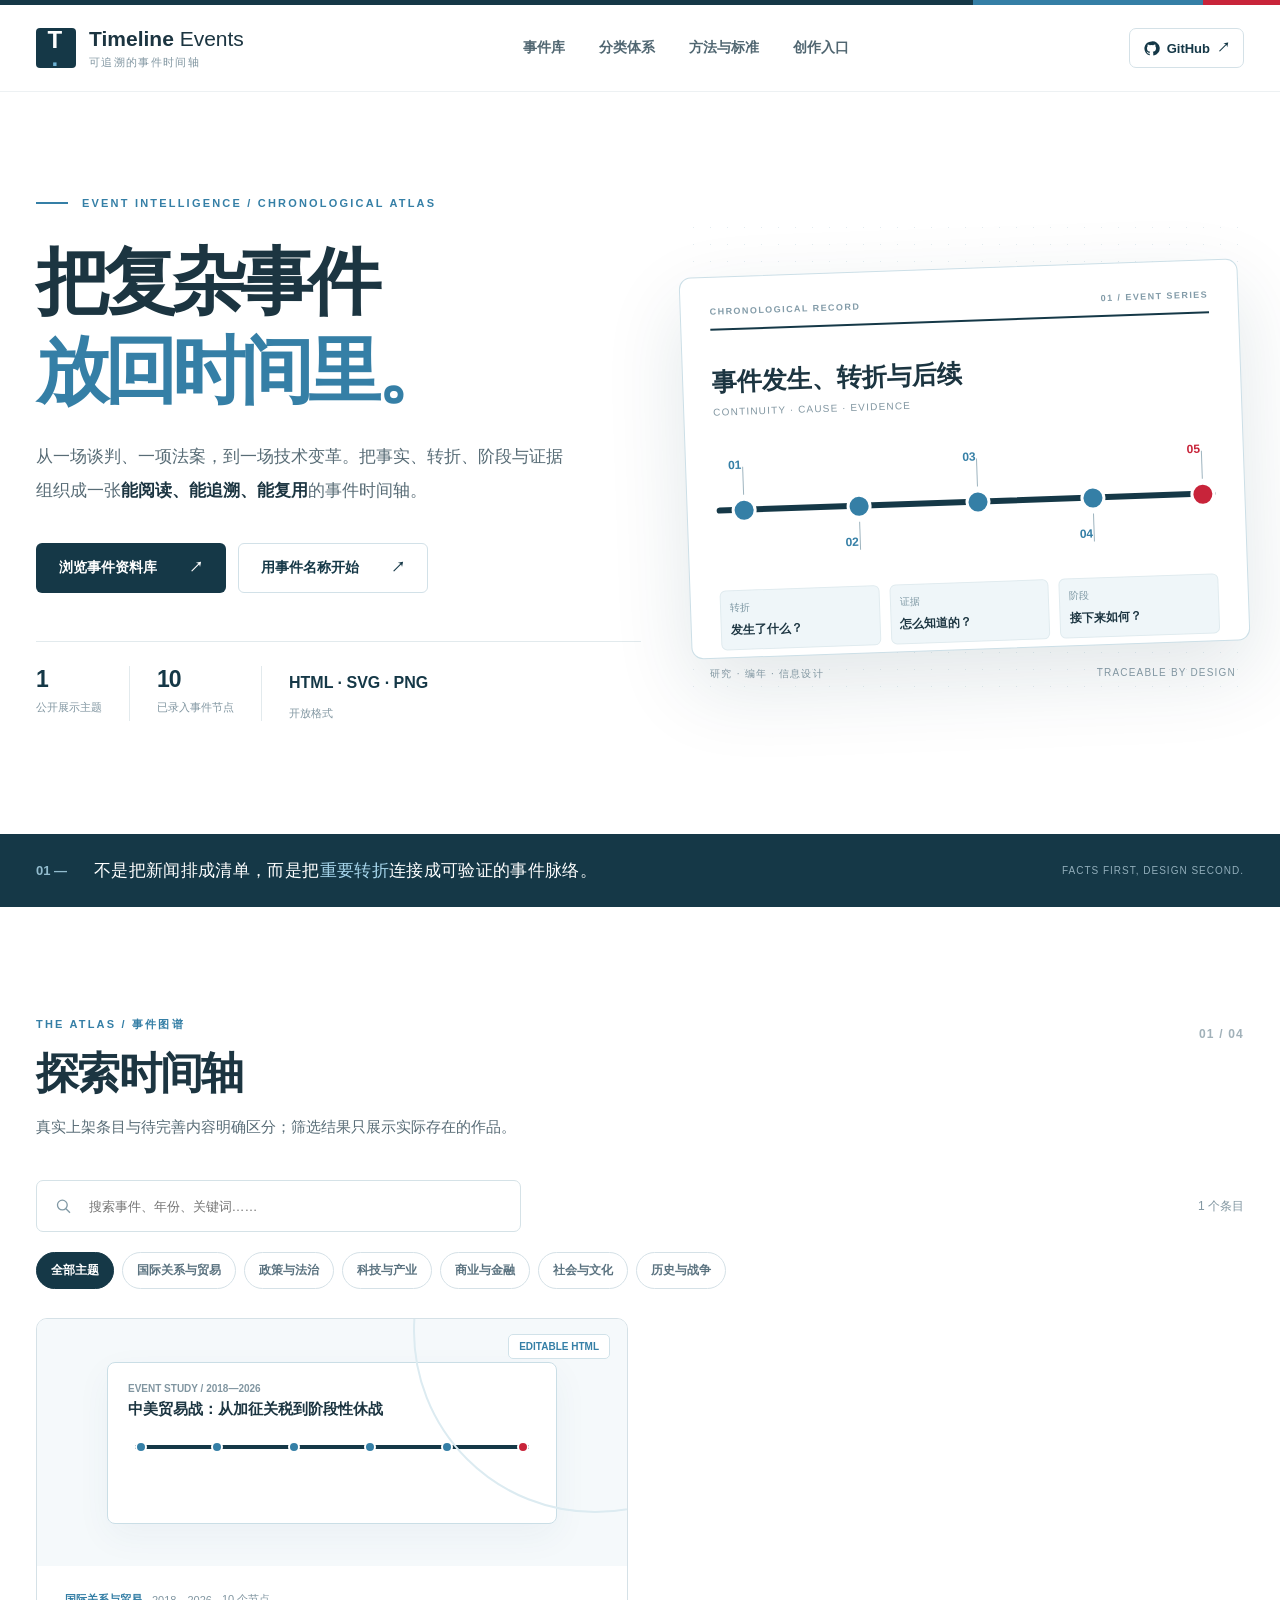
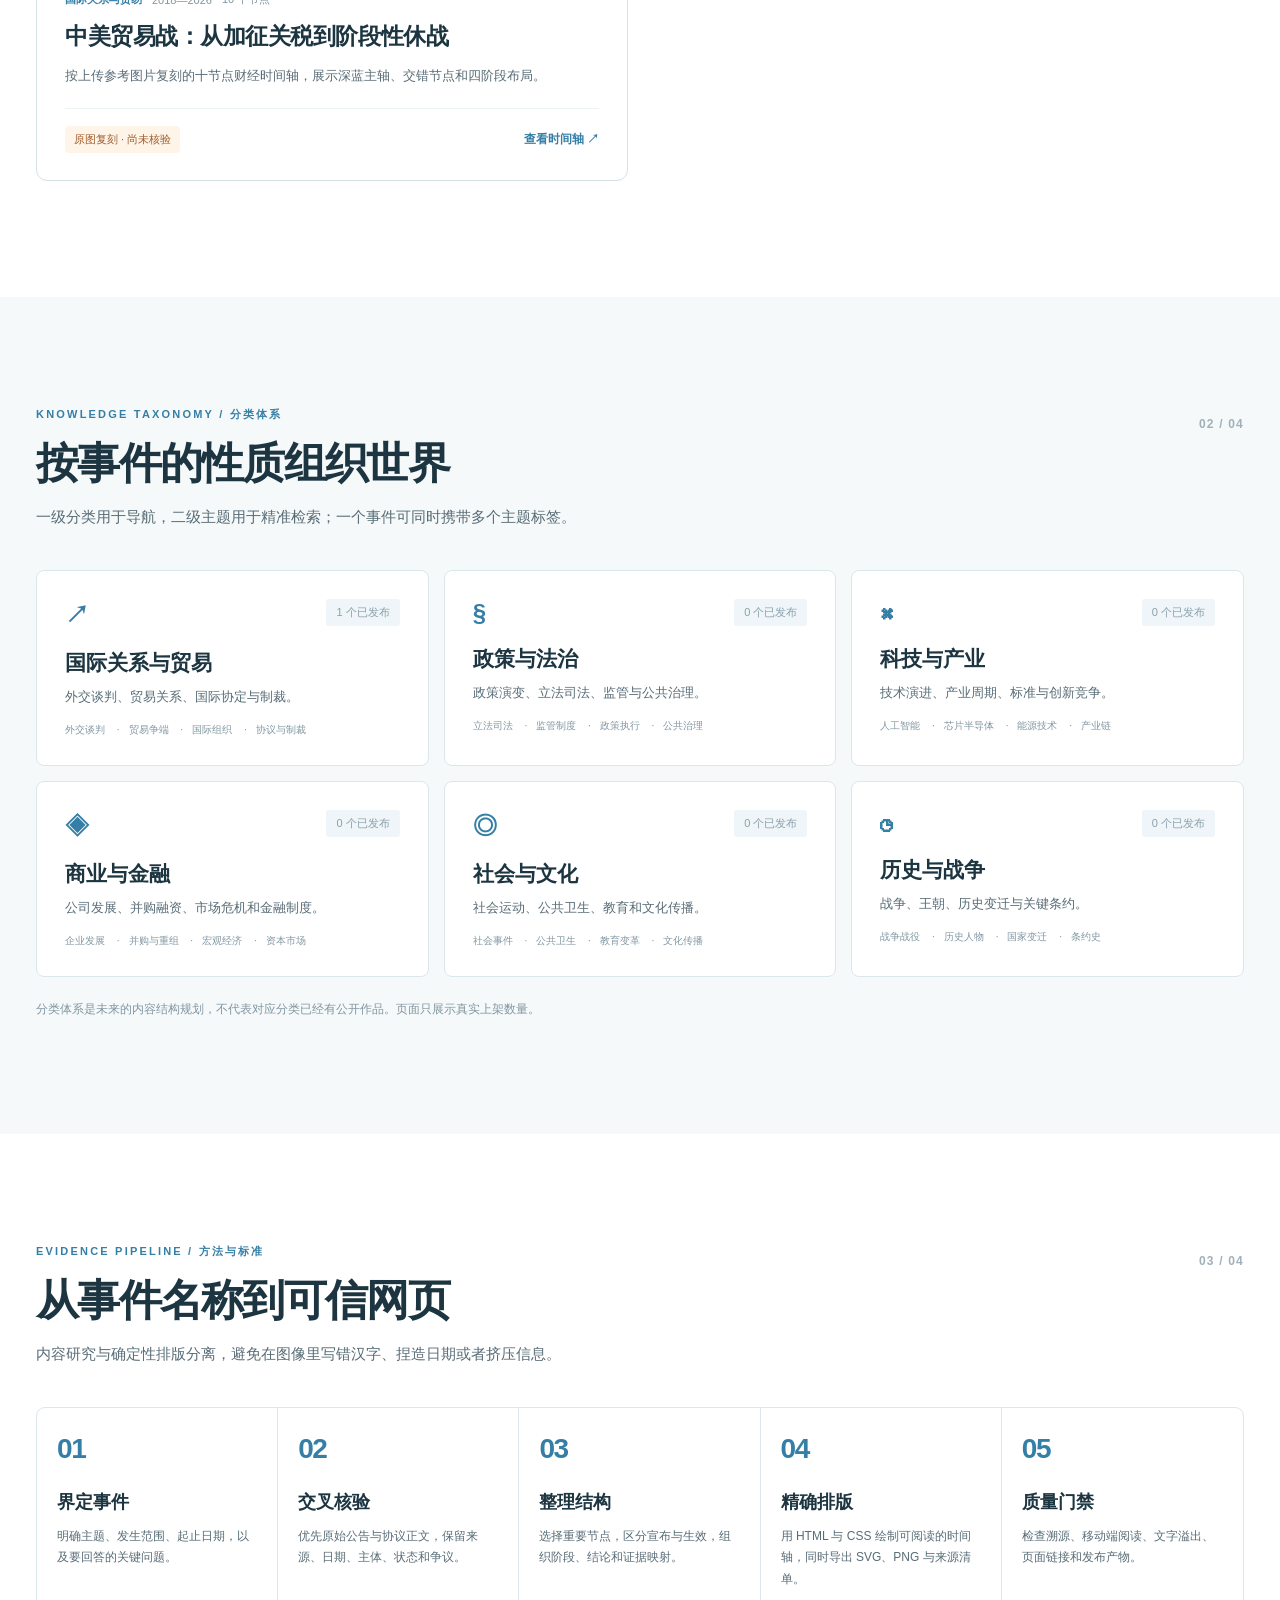
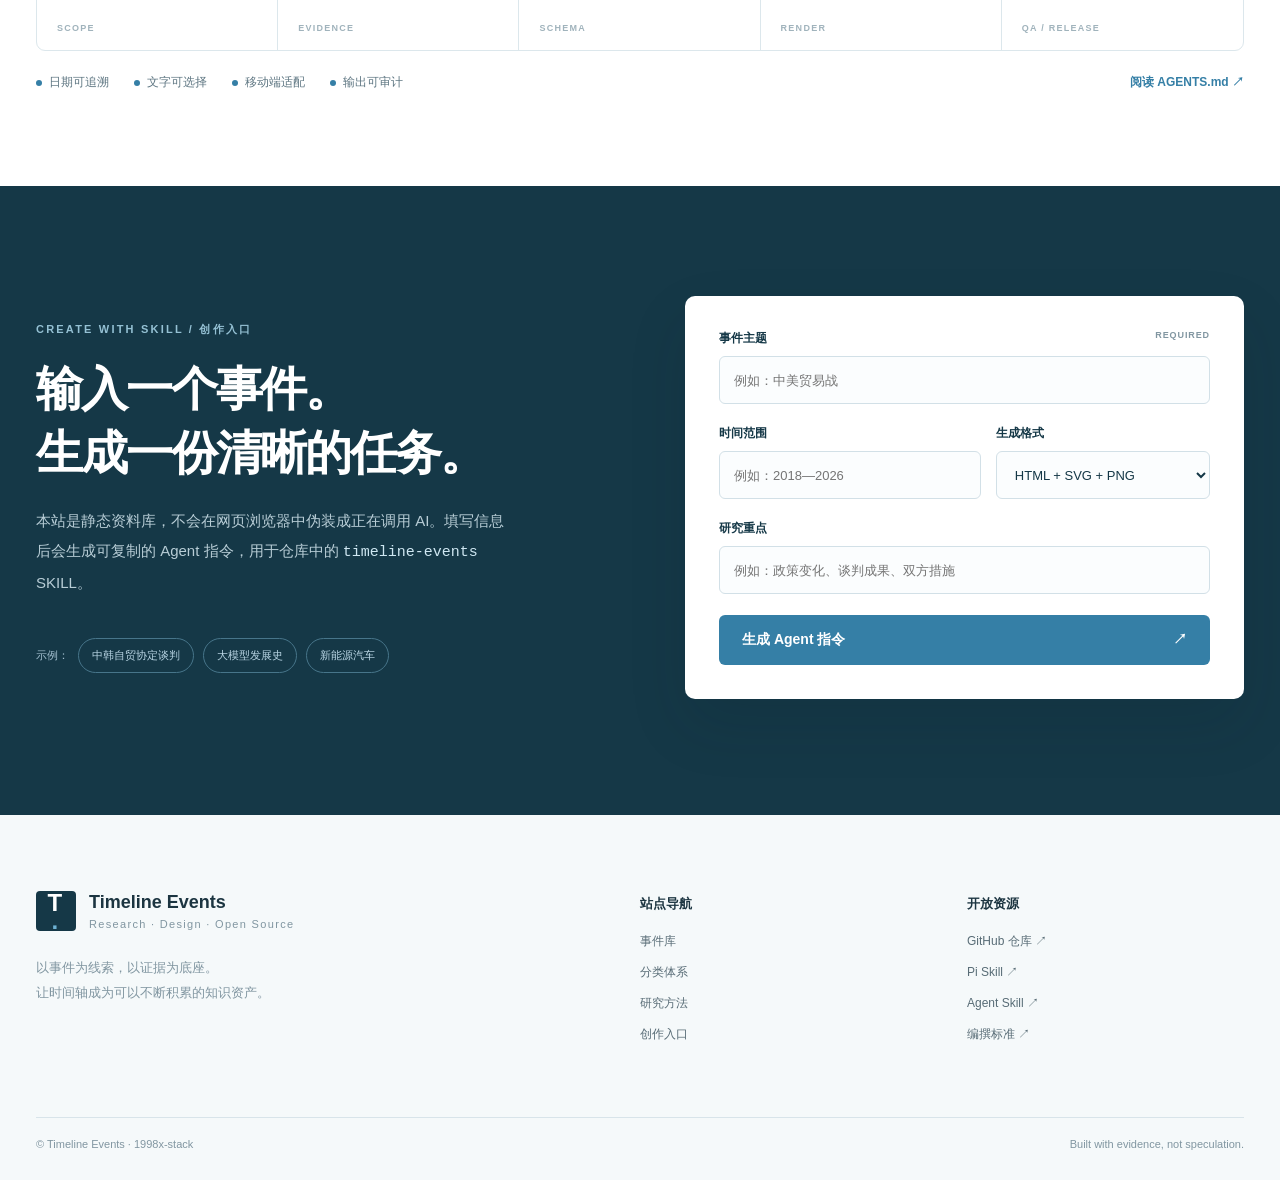
==== docs/index.html @ 70afdc1a "feat: faithful DOM timeline, topic-to-HTML Skill, atlas homepage and Pages automation" ====
<!doctype html>
<html lang="zh-CN">
<head>
<meta charset="utf-8">
<meta name="viewport" content="width=device-width,initial-scale=1">
<meta name="description" content="Timeline Events：可追溯的中文事件时间轴资料库。以结构化证据组织时间与脉络，生成可编辑的 HTML、SVG 与高清 PNG。">
<meta name="theme-color" content="#153847">
<title>Timeline Events — 把复杂事件讲清楚</title>
<link rel="stylesheet" href="./assets/site.css">
</head>
<body>
<a class="skip" href="#main">跳转到正文</a>
<div class="topline" aria-hidden="true"></div>
<header class="masthead" id="top">
  <div class="wrap nav-wrap">
    <a class="brand" href="./index.html" aria-label="Timeline Events 首页"><span class="brand-mark">T<span>·</span></span><span>Timeline<span class="brand-light"> Events</span><small>可追溯的事件时间轴</small></span></a>
    <nav aria-label="主导航"><a href="#explore">事件库</a><a href="#categories">分类体系</a><a href="#method">方法与标准</a><a href="#create">创作入口</a></nav>
    <a class="header-git" href="https://github.com/1998x-stack/timeline-events" target="_blank" rel="noopener noreferrer"><svg viewBox="0 0 24 24" aria-hidden="true"><path d="M12 2a10 10 0 0 0-3.16 19.49c.5.1.68-.22.68-.48v-1.68c-2.78.6-3.37-1.18-3.37-1.18-.46-1.17-1.12-1.48-1.12-1.48-.91-.62.07-.61.07-.61 1 .07 1.52 1.03 1.52 1.03.9 1.53 2.35 1.09 2.92.83.09-.65.35-1.09.63-1.34-2.22-.25-4.55-1.11-4.55-4.94 0-1.09.39-1.99 1.03-2.69-.1-.25-.45-1.27.1-2.65 0 0 .84-.27 2.75 1.03a9.54 9.54 0 0 1 5 0c1.91-1.3 2.75-1.03 2.75-1.03.55 1.38.2 2.4.1 2.65.64.7 1.03 1.6 1.03 2.69 0 3.84-2.34 4.69-4.57 4.94.36.32.68.95.68 1.92v2.85c0 .27.18.59.69.48A10 10 0 0 0 12 2Z" fill="currentColor"/></svg> GitHub <span aria-hidden="true">↗</span></a>
    <button class="mobile-menu" type="button" aria-controls="mobile-nav" aria-expanded="false" id="menu-toggle">菜单 <span aria-hidden="true">☰</span></button>
  </div>
  <nav class="mobile-nav wrap" id="mobile-nav" aria-label="移动端导航" hidden><a href="#explore">事件库</a><a href="#categories">分类体系</a><a href="#method">方法与标准</a><a href="#create">创作入口</a></nav>
</header>
<main id="main">
  <section class="hero wrap" aria-labelledby="hero-title">
    <div class="hero-copy">
      <p class="eyebrow"><span class="eyebrow-rule"></span> EVENT INTELLIGENCE / CHRONOLOGICAL ATLAS</p>
      <h1 id="hero-title">把复杂事件<br><em>放回时间里。</em></h1>
      <p class="hero-description">从一场谈判、一项法案，到一场技术变革。把事实、转折、阶段与证据组织成一张<span>能阅读、能追溯、能复用</span>的事件时间轴。</p>
      <div class="hero-actions"><a class="button button-primary" href="#explore">浏览事件资料库 <span aria-hidden="true">↗</span></a><a class="button button-quiet" href="#create">用事件名称开始 <span aria-hidden="true">↗</span></a></div>
      <div class="hero-numbers" aria-label="当前站点内容统计"><div><strong id="stat-events">1</strong><span>公开展示主题</span></div><div><strong id="stat-nodes">10</strong><span>已录入事件节点</span></div><div><strong>HTML · SVG · PNG</strong><span>开放格式</span></div></div>
    </div>
    <div class="hero-visual" aria-label="交错布局时间轴的抽象示意图" role="img"><div class="preview-paper"><div class="preview-top"><span>CHRONOLOGICAL RECORD</span><span>01 / EVENT SERIES</span></div><div class="preview-heading">事件发生、转折与后续</div><div class="preview-description">CONTINUITY · CAUSE · EVIDENCE</div><div class="preview-axis"><span class="mini-pin p1"><b>01</b></span><span class="mini-pin p2"><b>02</b></span><span class="mini-pin p3"><b>03</b></span><span class="mini-pin p4"><b>04</b></span><span class="mini-pin p5"><b>05</b></span></div><div class="preview-facts"><div><small>转折</small><strong>发生了什么？</strong></div><div><small>证据</small><strong>怎么知道的？</strong></div><div><small>阶段</small><strong>接下来如何？</strong></div></div></div><div class="visual-caption"><span>研究 · 编年 · 信息设计</span><span>TRACEABLE BY DESIGN</span></div></div>
  </section>
  <section class="editorial-note" aria-label="原则宣言"><div class="wrap editorial-inner"><span class="number">01 —</span><p>不是把新闻排成清单，而是把<span>重要转折</span>连接成可验证的事件脉络。</p><span class="meta">FACTS FIRST, DESIGN SECOND.</span></div></section>
  <section class="section wrap catalog" id="explore" aria-labelledby="explore-title">
    <div class="section-header"><div><p class="section-kicker">THE ATLAS / 事件图谱</p><h2 id="explore-title">探索时间轴</h2><p>真实上架条目与待完善内容明确区分；筛选结果只展示实际存在的作品。</p></div><div class="section-index">01 / 04</div></div>
    <div class="catalog-toolbar"><label class="searchbox"><svg viewBox="0 0 24 24" aria-hidden="true"><circle cx="10.8" cy="10.8" r="6.3"/><path d="m15.5 15.5 5.2 5.2"/></svg><span class="sr-only">搜索事件名称或关键词</span><input id="catalog-search" type="search" placeholder="搜索事件、年份、关键词……" autocomplete="off"></label><span id="result-count" class="result-count" aria-live="polite">1 个条目</span></div>
    <div id="category-filters" class="filter-row" role="group" aria-label="按事件分类筛选"></div>
    <div id="catalog-items" class="catalog-items" aria-live="polite"></div>
    <p id="catalog-empty" class="catalog-empty" hidden>当前条件下还没有已发布作品。可以尝试其它分类，或者使用下方的 SKILL 工作流创建新时间轴。</p>
  </section>
  <section class="section section-alt" id="categories"><div class="wrap"><div class="section-header"><div><p class="section-kicker">KNOWLEDGE TAXONOMY / 分类体系</p><h2>按事件的性质组织世界</h2><p>一级分类用于导航，二级主题用于精准检索；一个事件可同时携带多个主题标签。</p></div><div class="section-index">02 / 04</div></div><div id="taxonomy" class="taxonomy-grid"></div><p class="taxonomy-note">分类体系是未来的内容结构规划，不代表对应分类已经有公开作品。页面只展示真实上架数量。</p></div></section>
  <section class="section wrap method" id="method"><div class="section-header"><div><p class="section-kicker">EVIDENCE PIPELINE / 方法与标准</p><h2>从事件名称到可信网页</h2><p>内容研究与确定性排版分离，避免在图像里写错汉字、捏造日期或者挤压信息。</p></div><div class="section-index">03 / 04</div></div><div class="process-grid"><article><span class="step-num">01</span><h3>界定事件</h3><p>明确主题、发生范围、起止日期，以及要回答的关键问题。</p><span class="step-tag">SCOPE</span></article><article><span class="step-num">02</span><h3>交叉核验</h3><p>优先原始公告与协议正文，保留来源、日期、主体、状态和争议。</p><span class="step-tag">EVIDENCE</span></article><article><span class="step-num">03</span><h3>整理结构</h3><p>选择重要节点，区分宣布与生效，组织阶段、结论和证据映射。</p><span class="step-tag">SCHEMA</span></article><article><span class="step-num">04</span><h3>精确排版</h3><p>用 HTML 与 CSS 绘制可阅读的时间轴，同时导出 SVG、PNG 与来源清单。</p><span class="step-tag">RENDER</span></article><article><span class="step-num">05</span><h3>质量门禁</h3><p>检查溯源、移动端阅读、文字溢出、页面链接和发布产物。</p><span class="step-tag">QA / RELEASE</span></article></div><div class="method-rail"><span><i></i>日期可追溯</span><span><i></i>文字可选择</span><span><i></i>移动端适配</span><span><i></i>输出可审计</span><a href="https://github.com/1998x-stack/timeline-events/blob/main/AGENTS.md" target="_blank" rel="noopener noreferrer">阅读 AGENTS.md ↗</a></div></section>
  <section class="section section-dark" id="create"><div class="wrap create-grid"><div class="create-copy"><p class="section-kicker">CREATE WITH SKILL / 创作入口</p><h2>输入一个事件。<br>生成一份清晰的任务。</h2><p>本站是静态资料库，不会在网页浏览器中伪装成正在调用 AI。填写信息后会生成可复制的 Agent 指令，用于仓库中的 <code>timeline-events</code> SKILL。</p><div class="create-examples"><span>示例：</span><button type="button" class="example-subject" data-subject="中韩自贸协定第二阶段谈判">中韩自贸协定谈判</button><button type="button" class="example-subject" data-subject="人工智能大模型发展历程">大模型发展史</button><button type="button" class="example-subject" data-subject="中国新能源汽车产业发展">新能源汽车</button></div></div><form class="create-form" id="prompt-form"><label for="prompt-topic">事件主题 <span>REQUIRED</span></label><input id="prompt-topic" name="topic" required placeholder="例如：中美贸易战" maxlength="120"><div class="form-row"><div><label for="prompt-range">时间范围</label><input id="prompt-range" name="range" placeholder="例如：2018—2026" maxlength="80"></div><div><label for="prompt-output">生成格式</label><select id="prompt-output" name="output"><option value="HTML + SVG + PNG">HTML + SVG + PNG</option><option value="HTML">HTML</option></select></div></div><label for="prompt-focus">研究重点</label><input id="prompt-focus" name="focus" placeholder="例如：政策变化、谈判成果、双方措施" maxlength="160"><button class="button button-submit" type="submit">生成 Agent 指令 <span aria-hidden="true">↗</span></button><div id="prompt-result" class="prompt-result" hidden><label for="generated-prompt">可复制的任务指令</label><textarea id="generated-prompt" readonly rows="6"></textarea><button id="copy-prompt" class="button-copy" type="button">复制指令</button><p id="copy-status" role="status"></p></div></form></div></section>
</main>
<footer class="site-footer"><div class="wrap footer-grid"><div><a class="brand footer-brand" href="#top"><span class="brand-mark">T<span>·</span></span><span>Timeline Events<small>Research · Design · Open Source</small></span></a><p>以事件为线索，以证据为底座。<br>让时间轴成为可以不断积累的知识资产。</p></div><div><h3>站点导航</h3><a href="#explore">事件库</a><a href="#categories">分类体系</a><a href="#method">研究方法</a><a href="#create">创作入口</a></div><div><h3>开放资源</h3><a href="https://github.com/1998x-stack/timeline-events" target="_blank" rel="noopener noreferrer">GitHub 仓库 ↗</a><a href="https://github.com/1998x-stack/timeline-events/tree/main/.pi/skills/timeline-events" target="_blank" rel="noopener noreferrer">Pi Skill ↗</a><a href="https://github.com/1998x-stack/timeline-events/tree/main/.agent/skills/timeline-events" target="_blank" rel="noopener noreferrer">Agent Skill ↗</a><a href="https://github.com/1998x-stack/timeline-events/blob/main/AGENTS.md" target="_blank" rel="noopener noreferrer">编撰标准 ↗</a></div></div><div class="footer-bottom wrap"><span>© Timeline Events · 1998x-stack</span><span>Built with evidence, not speculation.</span></div></footer>
<script src="./assets/site.js" defer></script>
</body>
</html>
---- docs/assets/site.css ----
:root{--navy:#153847;--ink:#1c3541;--ink-soft:#586c76;--muted:#8196a1;--blue:#357fa6;--red:#c8243a;--line:#d8e4e9;--paper:#fff;--cloud:#f6f9fa;--pale:#eaf4f8;--sans:'DM Sans','Noto Sans CJK SC','PingFang SC','Microsoft YaHei',sans-serif}*{box-sizing:border-box}html{scroll-behavior:smooth}body{margin:0;color:var(--ink);background:var(--paper);font-family:var(--sans);-webkit-font-smoothing:antialiased}a{color:inherit;text-decoration:none}button,input,select,textarea{font:inherit}button{cursor:pointer}button:focus-visible,a:focus-visible,input:focus-visible,select:focus-visible,textarea:focus-visible{outline:3px solid #69b2d7;outline-offset:3px}.wrap{width:min(1260px,calc(100% - 72px));margin-inline:auto}.skip{position:absolute;top:-100px;left:20px;padding:12px;background:var(--navy);color:#fff;z-index:40}.skip:focus{top:10px}.topline{height:5px;background:linear-gradient(90deg,var(--navy) 0 76%,var(--blue) 76% 94%,var(--red) 94%)}.masthead{border-bottom:1px solid #edf1f3;background:rgba(255,255,255,.98);position:sticky;top:0;z-index:30}.nav-wrap{height:86px;display:flex;justify-content:space-between;align-items:center;gap:32px}.brand{display:inline-flex;align-items:center;gap:13px;white-space:nowrap;font-weight:700;font-size:21px;line-height:1}.brand-mark{width:40px;height:40px;display:grid;place-items:center;background:var(--navy);color:#fff;letter-spacing:-.12em;font-size:24px;border-radius:4px;padding-right:5px}.brand-mark span{color:#6db2d4}.brand-light{font-weight:500}.brand small{display:block;color:var(--muted);font-size:11px;letter-spacing:.12em;margin-top:8px;font-weight:500}.nav-wrap nav{display:flex;gap:34px;font-size:14px;font-weight:600;color:#506671}.nav-wrap nav a:hover,.footer-grid a:hover{color:var(--blue)}.header-git{display:flex;align-items:center;gap:7px;font-size:13px;font-weight:600;color:var(--navy);border:1px solid #d4e1e7;padding:10px 13px;border-radius:7px}.header-git svg{width:17px;height:17px}.mobile-menu,.mobile-nav{display:none}
.hero{display:grid;grid-template-columns:1.04fr .96fr;align-items:center;gap:44px;padding:105px 0 113px}.eyebrow,.section-kicker{font-size:11px;letter-spacing:.2em;font-weight:700;color:var(--blue);margin:0;text-transform:uppercase}.eyebrow{display:flex;align-items:center;gap:14px}.eyebrow-rule{width:32px;height:2px;background:var(--blue)}.hero h1{font-size:clamp(52px,5.7vw,82px);font-weight:700;letter-spacing:-.067em;line-height:1.22;margin:28px 0 25px}.hero h1 em{font-style:normal;color:var(--blue)}.hero-description{max-width:530px;font-size:17px;line-height:2;color:var(--ink-soft);margin:0}.hero-description span{font-weight:700;color:var(--ink)}.hero-actions{display:flex;gap:12px;margin:35px 0 48px}.button{display:inline-flex;align-items:center;justify-content:center;gap:32px;border-radius:6px;padding:15px 22px;font-size:14px;font-weight:700;border:1px solid transparent;transition:transform .2s,background .2s}.button:hover{transform:translateY(-2px)}.button-primary{background:var(--navy);color:#fff}.button-primary:hover{background:#2a647e}.button-quiet{border-color:#d2e1e8;color:var(--navy);background:#fff}.hero-numbers{display:flex;gap:0;border-top:1px solid #e2eaed;padding-top:24px}.hero-numbers div{padding-right:27px;margin-right:27px;border-right:1px solid #e2eaed}.hero-numbers div:last-child{border-right:0;padding-right:0;margin-right:0}.hero-numbers strong{display:block;font-size:23px;font-weight:700;color:var(--navy);letter-spacing:-.04em}.hero-numbers div:last-child strong{font-size:16px;letter-spacing:0;line-height:33px}.hero-numbers span{display:block;color:var(--muted);font-size:11px;margin-top:7px}.hero-visual{min-height:480px;position:relative;display:flex;align-items:center}.hero-visual:before{content:'';position:absolute;inset:0 -10px 0 0;background-image:radial-gradient(#c9dbe3 .8px,transparent .8px);background-size:17px 17px;opacity:.52}.preview-paper{position:relative;background:white;border:1px solid #ccdfe7;border-radius:12px;box-shadow:0 30px 80px rgba(14,54,73,.12);width:100%;height:382px;padding:29px 29px;transform:rotate(-2deg)}.preview-top{display:flex;justify-content:space-between;border-bottom:2px solid var(--navy);padding-bottom:12px;color:#829ba8;font-size:9px;font-weight:700;letter-spacing:.16em}.preview-heading{font-size:25px;font-weight:700;margin-top:35px}.preview-description{font-size:10px;letter-spacing:.12em;color:var(--muted);margin-top:8px}.preview-axis{position:relative;height:6px;background:var(--navy);border-radius:4px;margin:90px 0 77px}.mini-pin{position:absolute;top:-9px;background:var(--blue);border:3px solid white;width:25px;height:25px;border-radius:50%}.mini-pin b{position:absolute;top:-43px;left:-5px;color:var(--blue);font-size:12px}.mini-pin:nth-child(even) b{top:38px}.mini-pin:before{content:'';position:absolute;width:1px;height:28px;background:#9eb4bf;bottom:25px;left:9px}.mini-pin:nth-child(even):before{top:25px;bottom:auto}.p1{left:3%}.p2{left:26%}.p3{left:50%}.p4{left:73%}.p5{left:95%;background:var(--red)}.p5 b{color:var(--red)}.preview-facts{display:grid;grid-template-columns:repeat(3,1fr);gap:10px}.preview-facts div{background:#eff6f9;border:1px solid #e0ebef;border-radius:6px;padding:10px 9px}.preview-facts small{display:block;color:#7d97a3;font-size:10px}.preview-facts strong{display:block;margin-top:7px;font-size:12px}.visual-caption{position:absolute;left:25px;bottom:18px;right:8px;color:var(--muted);font-size:10px;letter-spacing:.12em;display:flex;justify-content:space-between}
.editorial-note{background:var(--navy);color:#fff}.editorial-inner{display:flex;align-items:center;gap:27px;padding:25px 0}.editorial-inner .number{color:#92bcce;font-size:13px;white-space:nowrap;font-weight:700}.editorial-inner p{margin:0;font-size:17px;font-weight:500;letter-spacing:.02em}.editorial-inner p span{color:#a7d6ec}.editorial-inner .meta{margin-left:auto;white-space:nowrap;color:#91adba;font-size:10px;letter-spacing:.1em}
.section{padding:110px 0 116px;scroll-margin-top:90px}.section-header{display:flex;align-items:flex-start;justify-content:space-between;gap:50px;margin-bottom:40px}.section-header h2{margin:14px 0 12px;font-size:43px;line-height:1.28;letter-spacing:-.04em}.section-header p:not(.section-kicker){font-size:15px;line-height:1.8;color:var(--ink-soft);margin:0}.section-index{font-size:12px;color:#a1b1b9;font-weight:700;letter-spacing:.1em;margin-top:10px;white-space:nowrap}.catalog-toolbar{display:flex;align-items:center;justify-content:space-between;gap:20px;margin-bottom:20px}.searchbox{display:flex;align-items:center;gap:14px;padding:0 17px;max-width:485px;width:100%;border:1px solid #d5e2e7;border-radius:7px;background:#fff;height:52px}.searchbox:focus-within{border-color:var(--blue)}.searchbox svg{width:20px;height:20px;fill:none;stroke:#8199a5;stroke-width:1.7}.searchbox input{width:100%;border:0;outline:0;background:transparent;font-size:13px}.result-count{font-size:12px;color:var(--muted)}.filter-row{display:flex;gap:8px;flex-wrap:wrap;margin-bottom:29px}.filter-pill{padding:9px 14px;border:1px solid #d5e1e7;background:white;border-radius:20px;color:#5b7380;font-size:12px;font-weight:700}.filter-pill[aria-pressed=true]{color:white;background:var(--navy);border-color:var(--navy)}.catalog-items{display:grid;grid-template-columns:repeat(2,minmax(0,1fr));gap:24px}.catalog-card{overflow:hidden;border:1px solid #d5e1e7;border-radius:11px;background:#fff;transition:box-shadow .2s,transform .2s}.catalog-card:hover{transform:translateY(-4px);box-shadow:0 16px 45px #163c4c15}.catalog-card-media{height:247px;padding:30px;background:#f5f9fb;position:relative;overflow:hidden;display:flex;align-items:center;justify-content:center}.catalog-card-media:before{content:'';position:absolute;width:360px;height:360px;right:-150px;top:-170px;border:2px solid #dcebf1;border-radius:50%}.card-graphic{background:white;border:1px solid #cadee6;border-radius:8px;width:100%;max-width:450px;height:162px;padding:20px;box-shadow:0 12px 35px #20516d0d}.card-graphic small{display:block;font-size:10px;font-weight:700;color:var(--muted)}.card-graphic h3{font-size:15px;margin:6px 0 24px}.card-timeline{height:4px;background:var(--navy);display:flex;align-items:center;justify-content:space-between;margin:26px 7px 0}.card-timeline i{background:var(--blue);width:12px;height:12px;border:2px solid white;border-radius:50%}.card-timeline i:last-child{background:var(--red)}.card-media-label{position:absolute;top:15px;right:17px;background:#fff;padding:6px 10px;border:1px solid #d1e2e9;border-radius:5px;font-size:10px;color:var(--blue);font-weight:700}.catalog-card-body{padding:26px 28px 27px}.card-meta{display:flex;gap:10px;align-items:center;font-size:11px;color:var(--muted)}.card-meta .tag{color:var(--blue);font-weight:700}.catalog-card-body h3{font-size:23px;letter-spacing:-.02em;line-height:1.4;margin:13px 0}.catalog-card-body p{color:var(--ink-soft);font-size:13px;line-height:1.75;margin:0 0 20px}.card-foot{display:flex;justify-content:space-between;align-items:center;gap:10px;border-top:1px solid #ecf1f3;padding-top:17px}.status-unverified{font-size:11px;color:#a15d2c;background:#fff4e8;border-radius:4px;padding:6px 9px}.card-link{color:var(--blue);font-size:12px;font-weight:700}.catalog-empty{color:var(--ink-soft);font-size:14px;background:#f5f9fa;padding:30px;border:1px dashed #cbdee7;border-radius:10px}
.section-alt{background:#f5f9fa}.taxonomy-grid{display:grid;grid-template-columns:repeat(3,1fr);gap:15px}.taxonomy-card{padding:28px;background:#fff;border:1px solid #dce7ec;border-radius:8px;min-height:190px;transition:border-color .2s}.taxonomy-card:hover{border-color:#8fb8ce}.taxonomy-top{display:flex;align-items:flex-start;justify-content:space-between}.taxonomy-symbol{color:var(--blue);font-size:24px;font-weight:700}.taxonomy-count{font-size:11px;color:#8aa0ab;padding:6px 10px;background:#eff5f8;border-radius:3px}.taxonomy-card h3{font-size:21px;margin:18px 0 10px}.taxonomy-card p{font-size:13px;color:var(--ink-soft);margin:0;line-height:1.6}.taxonomy-tags{display:flex;gap:9px;flex-wrap:wrap;color:#8197a2;font-size:10px;margin-top:15px}.taxonomy-tags span:not(:last-child):after{content:' ·';margin-left:9px}.taxonomy-note{font-size:12px;color:var(--muted);margin:24px 0 0}
.method{padding-bottom:95px}.process-grid{display:grid;grid-template-columns:repeat(5,1fr);border:1px solid #dce7ec;border-radius:9px;overflow:hidden}.process-grid article{padding:25px 20px 24px;border-right:1px solid #dce7ec;min-height:231px;position:relative}.process-grid article:last-child{border-right:0}.step-num{font-size:28px;color:var(--blue);font-weight:700;letter-spacing:-.05em}.process-grid h3{font-size:18px;margin:25px 0 12px}.process-grid p{font-size:12px;line-height:1.8;color:var(--ink-soft);margin:0 0 36px}.step-tag{position:absolute;bottom:17px;font-size:9px;letter-spacing:.14em;color:#a0b3bc;font-weight:700}.method-rail{margin-top:23px;display:flex;align-items:center;gap:25px;font-size:12px;color:#5e7682}.method-rail span{display:flex;align-items:center;gap:7px}.method-rail i{background:var(--blue);display:inline-block;width:6px;height:6px;border-radius:50%}.method-rail a{margin-left:auto;color:var(--blue);font-weight:700}
.section-dark{background:var(--navy);color:white}.create-grid{display:grid;grid-template-columns:1fr 1fr;gap:90px;align-items:center}.create-copy .section-kicker{color:#95c1d4}.create-copy h2{font-size:47px;letter-spacing:-.045em;line-height:1.35;margin:20px 0 22px}.create-copy p:not(.section-kicker){color:#b8cdd6;font-size:15px;line-height:2;max-width:470px}.create-copy code{color:#cfe7f2}.create-examples{display:flex;flex-wrap:wrap;align-items:center;gap:9px;margin-top:40px}.create-examples span{font-size:11px;color:#a3bfcf}.create-examples button{border:1px solid #47758a;color:#bad6e5;background:transparent;border-radius:24px;padding:9px 13px;font-size:11px}.create-examples button:hover{background:#2c5b71}.create-form{padding:34px;background:white;border-radius:10px;color:var(--navy);box-shadow:0 26px 60px rgba(4,33,45,.12)}.create-form label{display:block;font-size:12px;font-weight:700;margin-bottom:9px}.create-form label span{float:right;color:var(--muted);font-size:9px;letter-spacing:.1em}.create-form input,.create-form select,.create-form textarea{display:block;width:100%;height:48px;padding:11px 14px;border:1px solid #d2e0e7;border-radius:6px;background:#fbfdfe;font-size:13px;color:var(--navy);margin-bottom:21px}.create-form textarea{height:auto;min-height:145px;resize:vertical;line-height:1.6}.form-row{display:grid;grid-template-columns:1.1fr .9fr;gap:15px}.button-submit{width:100%;background:var(--blue);color:white;justify-content:space-between}.button-submit:hover{background:#22688e}.prompt-result{border-top:1px solid #e1e9ee;padding-top:20px;margin-top:20px}.button-copy{border:none;border-radius:5px;padding:11px 17px;background:var(--navy);color:white;font-size:12px;font-weight:700}#copy-status{font-size:11px;color:#41748b}.site-footer{background:#f5f9fa}.footer-grid{display:grid;grid-template-columns:2fr 1fr 1fr;gap:50px;padding:76px 0 60px}.footer-brand{font-size:18px}.footer-grid p{font-size:13px;color:var(--muted);line-height:1.9;margin-top:25px}.footer-grid h3{font-size:13px;margin:4px 0 20px}.footer-grid div:not(:first-child) a{display:block;color:var(--ink-soft);font-size:12px;margin-bottom:14px}.footer-bottom{border-top:1px solid #d8e4ea;padding:20px 0 30px;display:flex;justify-content:space-between;font-size:11px;color:var(--muted)}.sr-only{position:absolute;width:1px;height:1px;padding:0;margin:-1px;overflow:hidden;clip:rect(0,0,0,0);white-space:nowrap;border:0}
@media(max-width:1050px){.wrap{width:min(100% - 48px,1260px)}.nav-wrap nav{gap:16px}.hero{grid-template-columns:1fr 1fr;gap:25px}.hero h1{font-size:55px}.hero-visual{min-height:400px}.preview-paper{height:325px}.preview-axis{margin:68px 0 57px}.process-grid{grid-template-columns:repeat(3,1fr)}.process-grid article:nth-child(3){border-right:0}.process-grid article:nth-child(n+4){border-top:1px solid var(--line)}.create-grid{gap:34px}}
@media(max-width:750px){.wrap{width:calc(100% - 36px)}.nav-wrap{height:70px}.brand{font-size:17px}.brand-mark{width:35px;height:35px}.nav-wrap nav,.header-git{display:none}.mobile-menu{display:flex;gap:9px;align-items:center;border:1px solid #d0dfe6;border-radius:5px;background:white;padding:9px;color:var(--navy);font-size:12px}.mobile-nav:not([hidden]){display:flex;flex-direction:column;padding:12px 0 23px;gap:14px;font-size:13px}.hero{padding:65px 0 60px;display:block}.hero h1{font-size:clamp(47px,12vw,70px)}.hero-description{font-size:15px}.hero-actions{flex-wrap:wrap;margin:28px 0 35px}.hero-numbers div{padding-right:15px;margin-right:15px}.hero-numbers strong{font-size:18px}.hero-numbers div:last-child strong{font-size:11px}.hero-numbers span{font-size:10px}.hero-visual{margin-top:30px;min-height:340px}.preview-paper{height:305px;padding:22px}.preview-heading{font-size:20px}.preview-axis{margin:62px 0 50px}.preview-facts strong{font-size:10px}.visual-caption{bottom:0}.editorial-inner{gap:13px}.editorial-inner p{font-size:13px;line-height:1.6}.editorial-inner .meta{display:none}.section{padding:65px 0}.section-header{margin-bottom:25px}.section-header h2{font-size:30px}.section-header p:not(.section-kicker){font-size:13px}.section-index{display:none}.catalog-items,.taxonomy-grid,.create-grid{grid-template-columns:1fr}.catalog-card-media{height:215px}.taxonomy-card{min-height:auto}.process-grid{grid-template-columns:1fr}.process-grid article{min-height:155px;border-right:0;border-bottom:1px solid var(--line)}.process-grid article:nth-child(3){border-bottom:1px solid var(--line)}.process-grid article:nth-child(n+4){border-top:0}.process-grid article:last-child{border-bottom:0}.process-grid h3{margin:12px 0 8px}.process-grid p{margin-bottom:22px}.method-rail{flex-wrap:wrap;gap:16px}.method-rail a{margin-left:0}.create-copy h2{font-size:34px}.create-form{padding:22px}.footer-grid{grid-template-columns:1fr 1fr;gap:30px;padding:55px 0}.footer-grid div:first-child{grid-column:span 2}.footer-bottom{flex-wrap:wrap;gap:8px}}
@media(prefers-reduced-motion:reduce){html{scroll-behavior:auto}*{transition:none!important}}
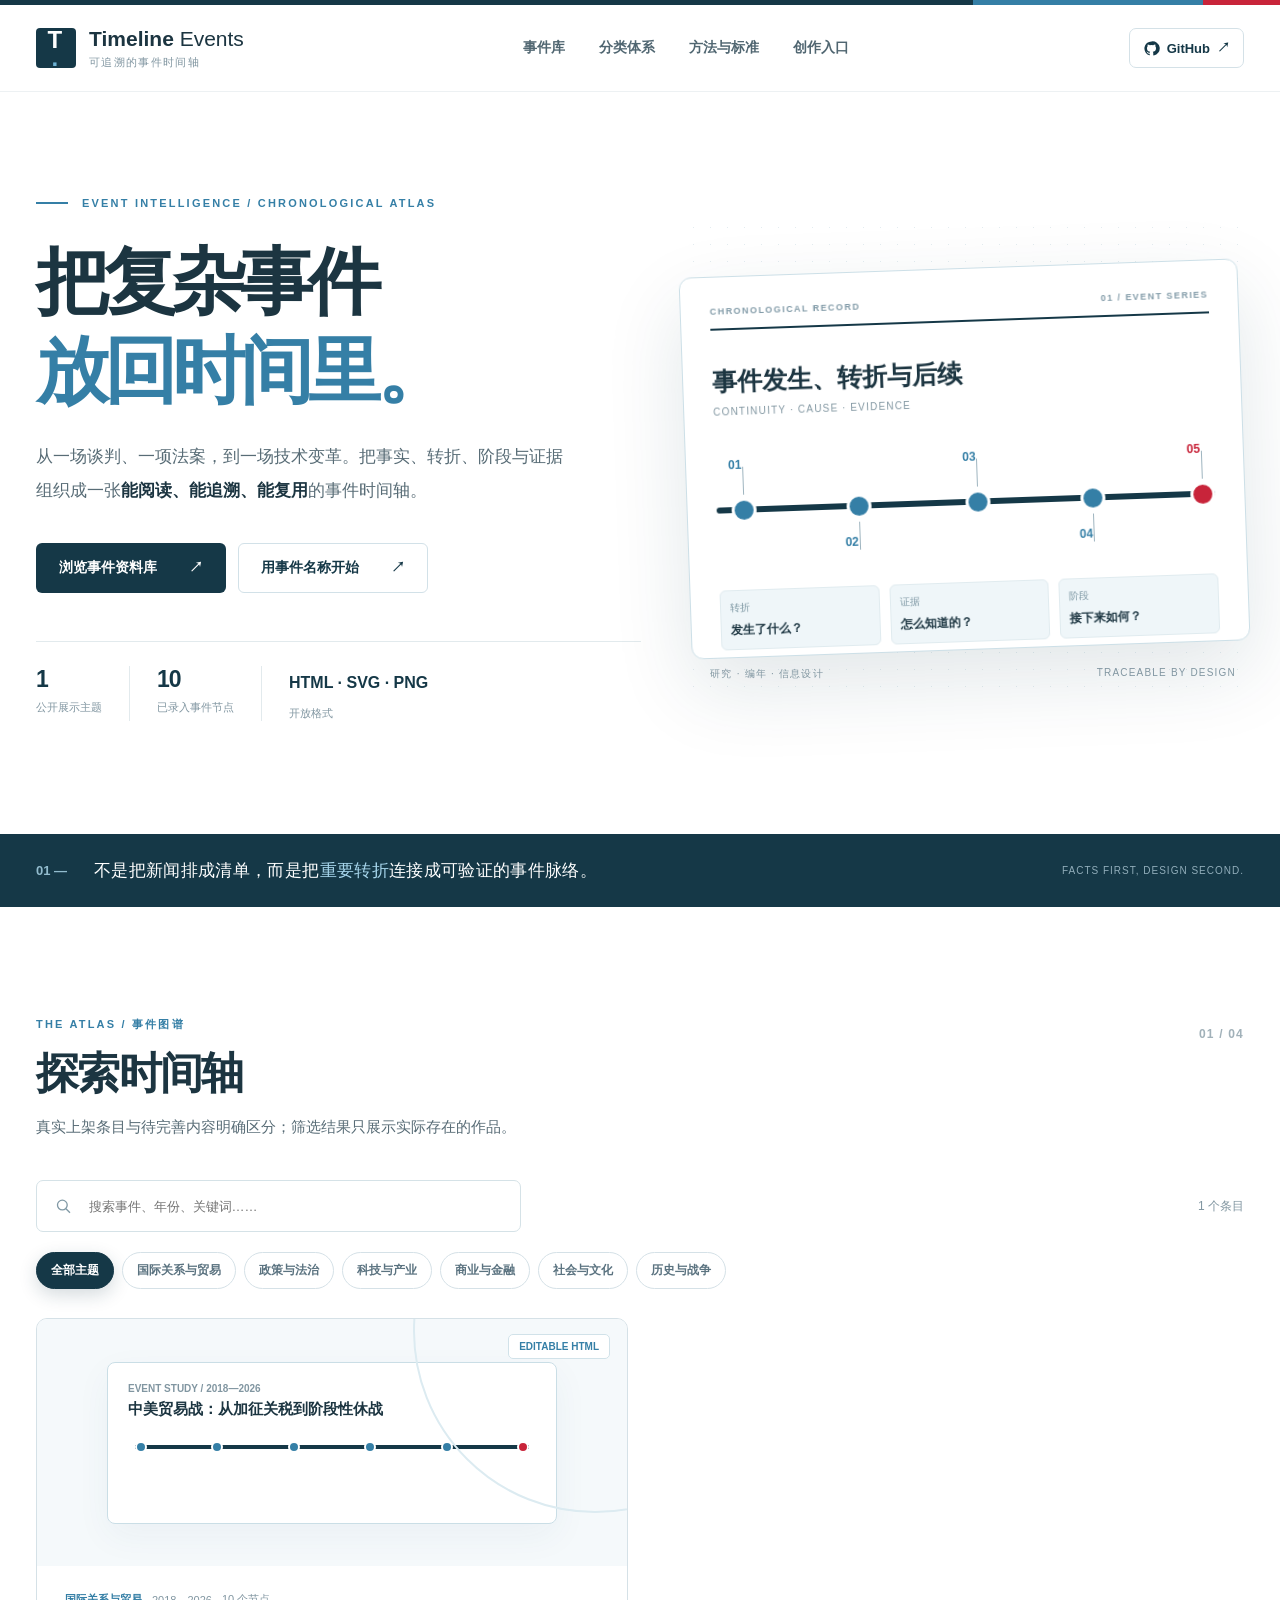
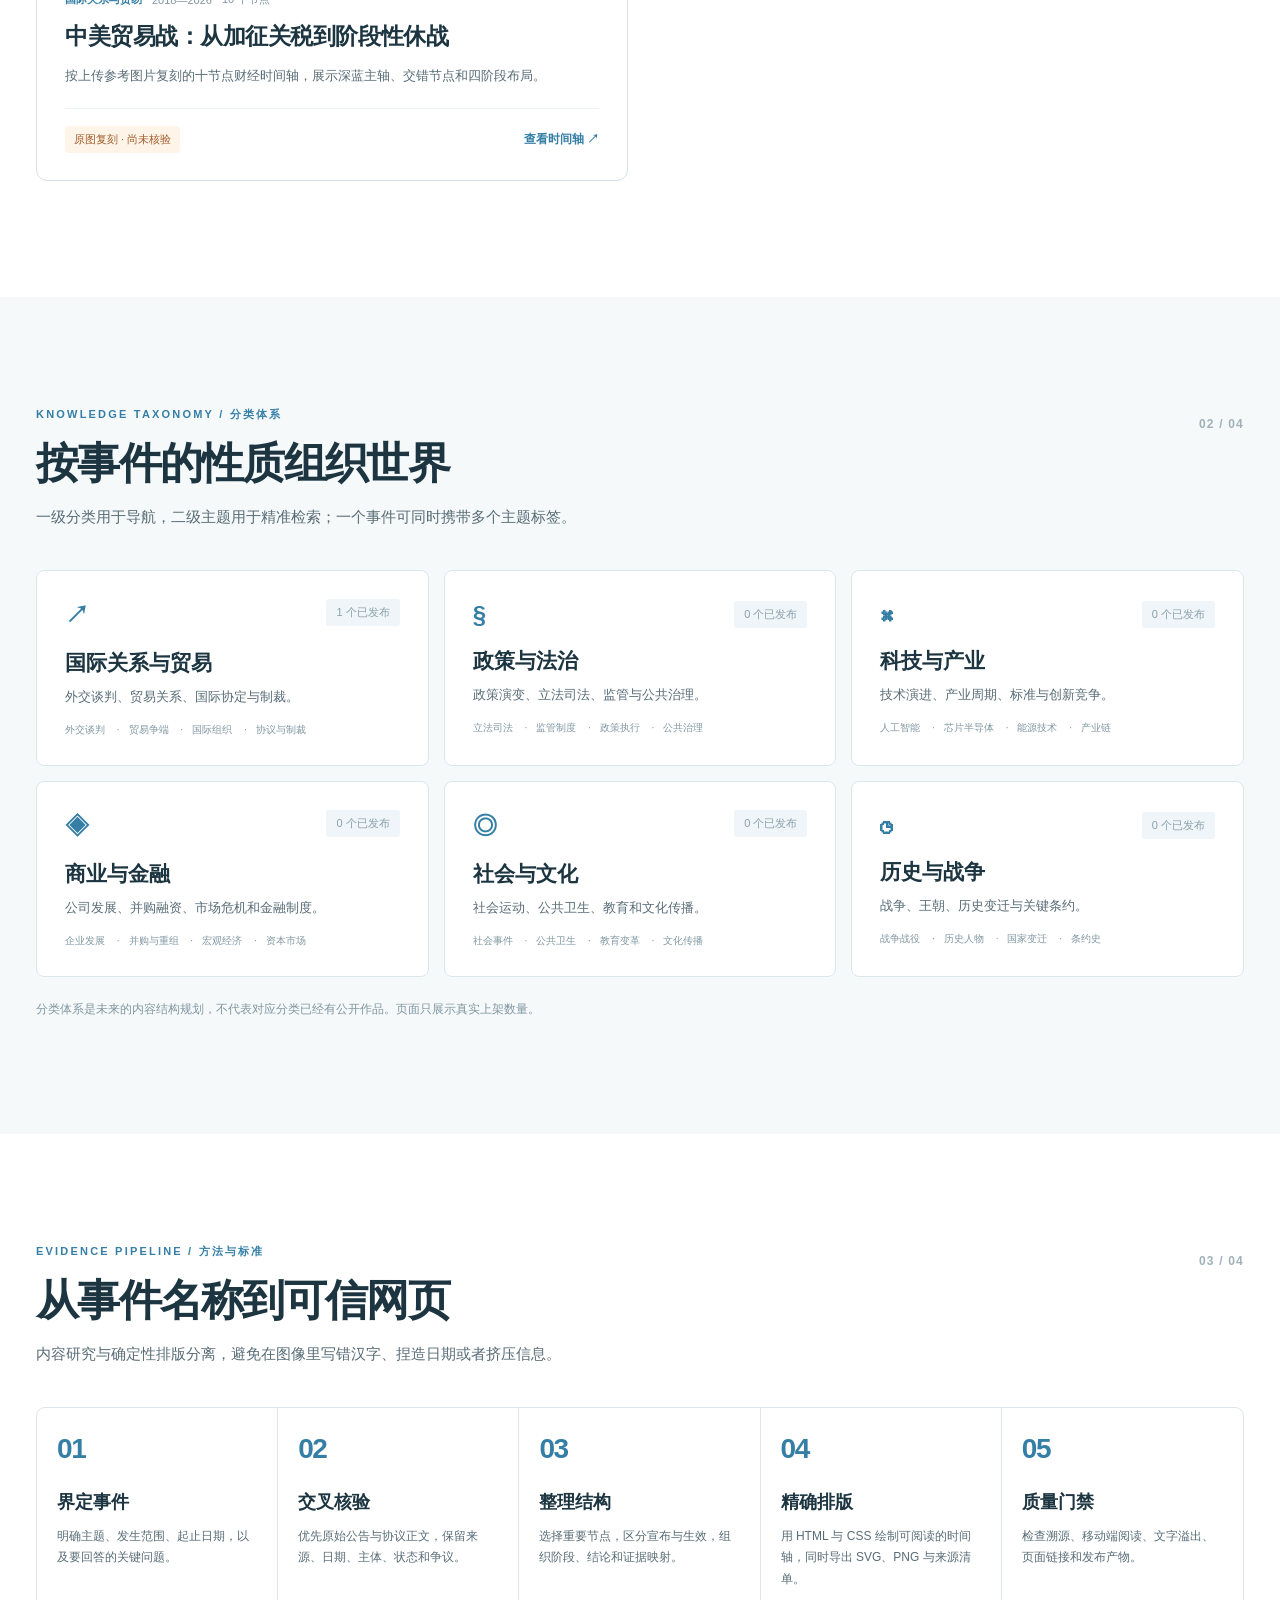
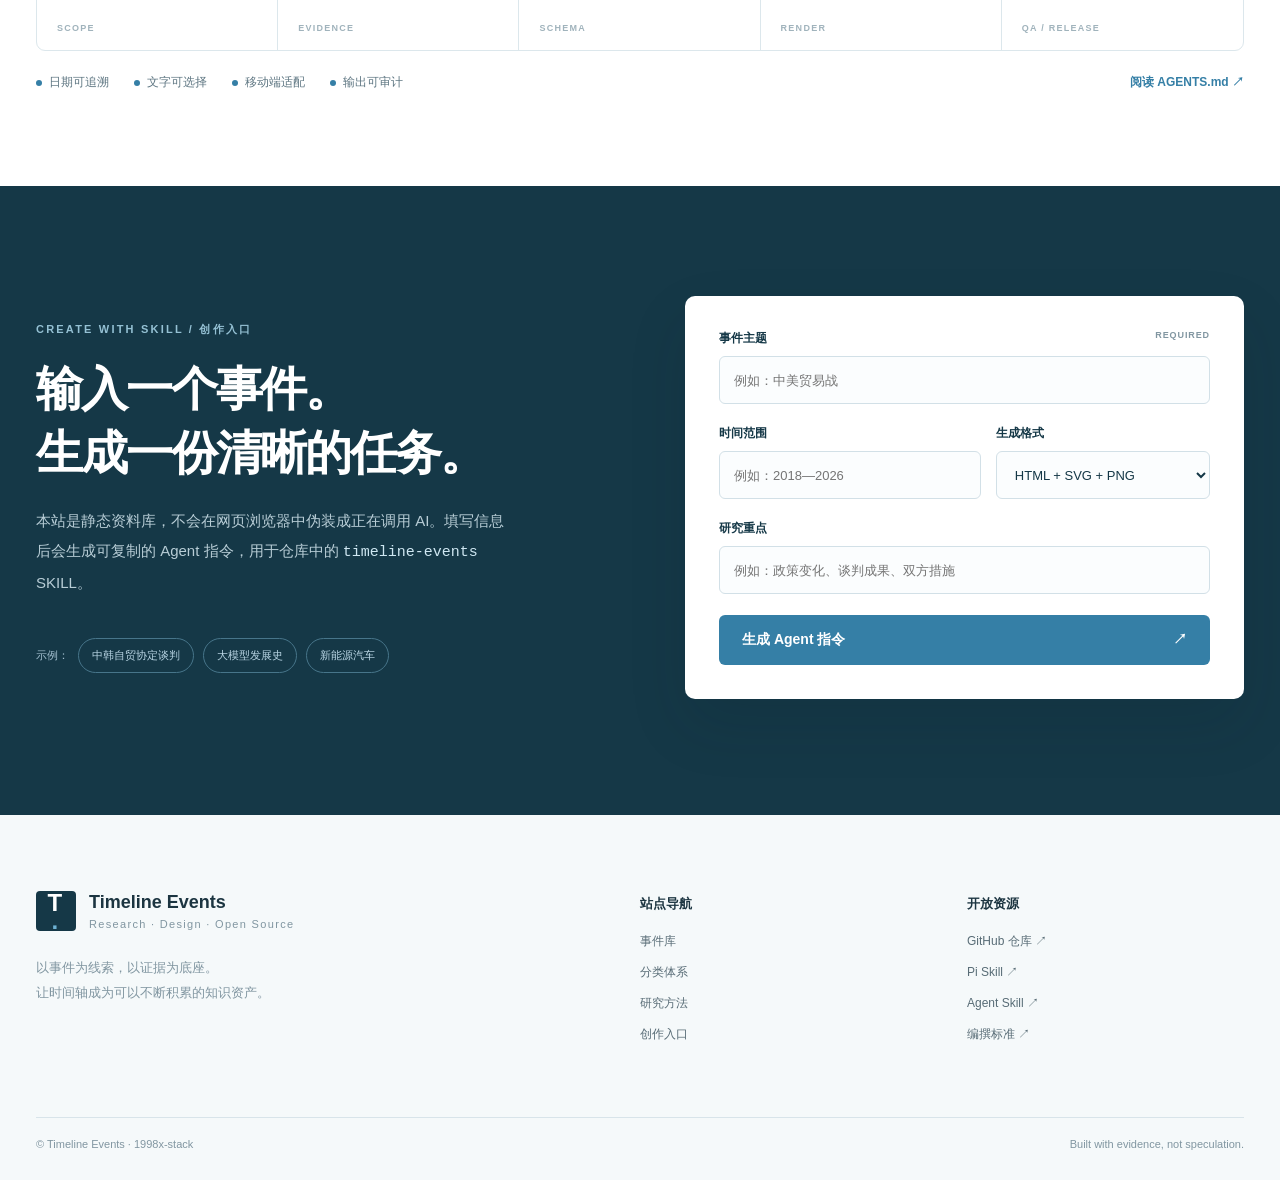
==== commit 39dde71a: "refactor(skill): package standalone timeline skill, sync Pi/Agent mirrors and Apple-like interaction" ====
--- a/docs/index.html
+++ b/docs/index.html
@@ -11,6 +11,7 @@
 <body>
 <a class="skip" href="#main">跳转到正文</a>
 <div class="topline" aria-hidden="true"></div>
+<div class="scroll-progress" aria-hidden="true"></div>
 <header class="masthead" id="top">
   <div class="wrap nav-wrap">
     <a class="brand" href="./index.html" aria-label="Timeline Events 首页"><span class="brand-mark">T<span>·</span></span><span>Timeline<span class="brand-light"> Events</span><small>可追溯的事件时间轴</small></span></a>
--- a/docs/assets/site.css
+++ b/docs/assets/site.css
@@ -8,3 +8,41 @@
 @media(max-width:1050px){.wrap{width:min(100% - 48px,1260px)}.nav-wrap nav{gap:16px}.hero{grid-template-columns:1fr 1fr;gap:25px}.hero h1{font-size:55px}.hero-visual{min-height:400px}.preview-paper{height:325px}.preview-axis{margin:68px 0 57px}.process-grid{grid-template-columns:repeat(3,1fr)}.process-grid article:nth-child(3){border-right:0}.process-grid article:nth-child(n+4){border-top:1px solid var(--line)}.create-grid{gap:34px}}
 @media(max-width:750px){.wrap{width:calc(100% - 36px)}.nav-wrap{height:70px}.brand{font-size:17px}.brand-mark{width:35px;height:35px}.nav-wrap nav,.header-git{display:none}.mobile-menu{display:flex;gap:9px;align-items:center;border:1px solid #d0dfe6;border-radius:5px;background:white;padding:9px;color:var(--navy);font-size:12px}.mobile-nav:not([hidden]){display:flex;flex-direction:column;padding:12px 0 23px;gap:14px;font-size:13px}.hero{padding:65px 0 60px;display:block}.hero h1{font-size:clamp(47px,12vw,70px)}.hero-description{font-size:15px}.hero-actions{flex-wrap:wrap;margin:28px 0 35px}.hero-numbers div{padding-right:15px;margin-right:15px}.hero-numbers strong{font-size:18px}.hero-numbers div:last-child strong{font-size:11px}.hero-numbers span{font-size:10px}.hero-visual{margin-top:30px;min-height:340px}.preview-paper{height:305px;padding:22px}.preview-heading{font-size:20px}.preview-axis{margin:62px 0 50px}.preview-facts strong{font-size:10px}.visual-caption{bottom:0}.editorial-inner{gap:13px}.editorial-inner p{font-size:13px;line-height:1.6}.editorial-inner .meta{display:none}.section{padding:65px 0}.section-header{margin-bottom:25px}.section-header h2{font-size:30px}.section-header p:not(.section-kicker){font-size:13px}.section-index{display:none}.catalog-items,.taxonomy-grid,.create-grid{grid-template-columns:1fr}.catalog-card-media{height:215px}.taxonomy-card{min-height:auto}.process-grid{grid-template-columns:1fr}.process-grid article{min-height:155px;border-right:0;border-bottom:1px solid var(--line)}.process-grid article:nth-child(3){border-bottom:1px solid var(--line)}.process-grid article:nth-child(n+4){border-top:0}.process-grid article:last-child{border-bottom:0}.process-grid h3{margin:12px 0 8px}.process-grid p{margin-bottom:22px}.method-rail{flex-wrap:wrap;gap:16px}.method-rail a{margin-left:0}.create-copy h2{font-size:34px}.create-form{padding:22px}.footer-grid{grid-template-columns:1fr 1fr;gap:30px;padding:55px 0}.footer-grid div:first-child{grid-column:span 2}.footer-bottom{flex-wrap:wrap;gap:8px}}
 @media(prefers-reduced-motion:reduce){html{scroll-behavior:auto}*{transition:none!important}}
+
+/* Apple-inspired motion system: purposeful feedback rather than decorative motion. */
+:root{--ease-spring:cubic-bezier(.2,.85,.25,1);--ease-soft:cubic-bezier(.22,.61,.36,1);--motion-short:180ms;--motion-medium:380ms}
+.masthead{background:rgba(255,255,255,.86);-webkit-backdrop-filter:blur(22px) saturate(150%);backdrop-filter:blur(22px) saturate(150%);transition:box-shadow var(--motion-medium),background var(--motion-medium)}
+.masthead.is-scrolled{background:rgba(255,255,255,.94);box-shadow:0 8px 26px rgba(19,57,75,.07)}
+.scroll-progress{height:3px;position:fixed;top:0;left:0;right:0;z-index:50;background:var(--blue);transform:scaleX(0);transform-origin:left center;pointer-events:none}
+.button,.header-git,.filter-pill,.example-subject,.button-copy,.mobile-menu{transition:transform var(--motion-medium) var(--ease-spring),box-shadow var(--motion-medium) var(--ease-soft),background var(--motion-short),border-color var(--motion-short),color var(--motion-short)}
+.button:hover,.header-git:hover,.button-copy:hover{box-shadow:0 9px 26px rgba(15,55,76,.13)}
+.button:active,.header-git:active,.button-copy:active,.filter-pill:active,.example-subject:active,.mobile-menu:active{transform:scale(.96);box-shadow:none}
+.filter-pill:hover,.example-subject:hover{border-color:var(--blue);box-shadow:0 4px 13px rgba(20,67,89,.08)}
+.filter-pill[aria-pressed=true]{box-shadow:0 6px 18px rgba(21,56,71,.18)}
+.searchbox{transition:box-shadow var(--motion-short),border-color var(--motion-short)}
+.searchbox:focus-within{box-shadow:0 0 0 4px rgba(53,127,166,.11)}
+.hero-visual{perspective:1100px}
+.preview-paper{transform:perspective(1100px) rotateX(var(--cover-rx,0deg)) rotateY(var(--cover-ry,0deg)) rotate(-2deg);transition:transform .48s var(--ease-soft),box-shadow .48s var(--ease-soft)}
+.hero-visual:hover .preview-paper{box-shadow:0 39px 88px rgba(14,54,73,.16)}
+.catalog-card{position:relative;display:block;color:inherit;transition:transform var(--motion-medium) var(--ease-spring),box-shadow var(--motion-medium),border-color var(--motion-medium)}
+.catalog-card:hover{transform:translateY(-7px);box-shadow:0 24px 55px rgba(14,54,73,.14);border-color:#bdd3dd}
+.catalog-card:active{transform:translateY(-1px) scale(.988);box-shadow:0 8px 20px rgba(14,54,73,.09)}
+.catalog-card:focus-visible{outline:3px solid #69b2d7;outline-offset:4px}
+.card-graphic{transition:transform .55s var(--ease-spring),box-shadow .42s var(--ease-soft)}
+.catalog-card:hover .card-graphic{transform:translateY(-5px) scale(1.018);box-shadow:0 18px 40px rgba(32,81,109,.12)}
+.catalog-card .card-link{transition:transform var(--motion-medium) var(--ease-spring)}
+.catalog-card:hover .card-link{transform:translateX(5px)}
+.taxonomy-card{font:inherit;text-align:left;color:inherit;display:block;width:100%;cursor:pointer;transition:transform var(--motion-medium) var(--ease-spring),box-shadow var(--motion-medium),border-color var(--motion-short)}
+.taxonomy-card:hover{transform:translateY(-4px);box-shadow:0 13px 30px rgba(20,57,73,.085);border-color:#bdd7e2}
+.taxonomy-card:active{transform:scale(.985)}
+.motion-ready .reveal{transition:opacity .68s var(--ease-soft),transform .68s var(--ease-spring)}
+.motion-ready .reveal:not(.in-view){opacity:0;transform:translateY(17px)}
+.motion-ready .catalog-card.reveal:not(.in-view){transform:translateY(16px)}
+.prompt-result:not([hidden]){animation:resultArrival .35s var(--ease-spring) both}
+@keyframes resultArrival{from{opacity:0;transform:translateY(9px)}to{opacity:1;transform:translateY(0)}}
+@media(max-width:750px){.mobile-nav:not([hidden]){animation:mobileMenuEnter .25s var(--ease-spring) both}}
+@keyframes mobileMenuEnter{from{opacity:0;transform:translateY(-9px)}to{opacity:1;transform:translateY(0)}}
+@media(hover:none){.catalog-card:hover,.taxonomy-card:hover,.button:hover{transform:none}.hero-visual:hover .preview-paper{box-shadow:0 30px 80px rgba(14,54,73,.12)}}
+@media(prefers-reduced-motion:reduce){*,*::before,*::after{animation:none!important;transition:none!important;scroll-behavior:auto!important}.motion-ready .reveal:not(.in-view){opacity:1;transform:none}.catalog-card:hover,.taxonomy-card:hover,.button:hover,.preview-paper{transform:none!important}}
+
+.taxonomy-heading{display:block;font-size:21px;font-weight:700;margin:18px 0 10px}.taxonomy-description{display:block;font-size:13px;color:var(--ink-soft);line-height:1.6}.taxonomy-card .taxonomy-top,.taxonomy-card .taxonomy-tags{display:flex}
